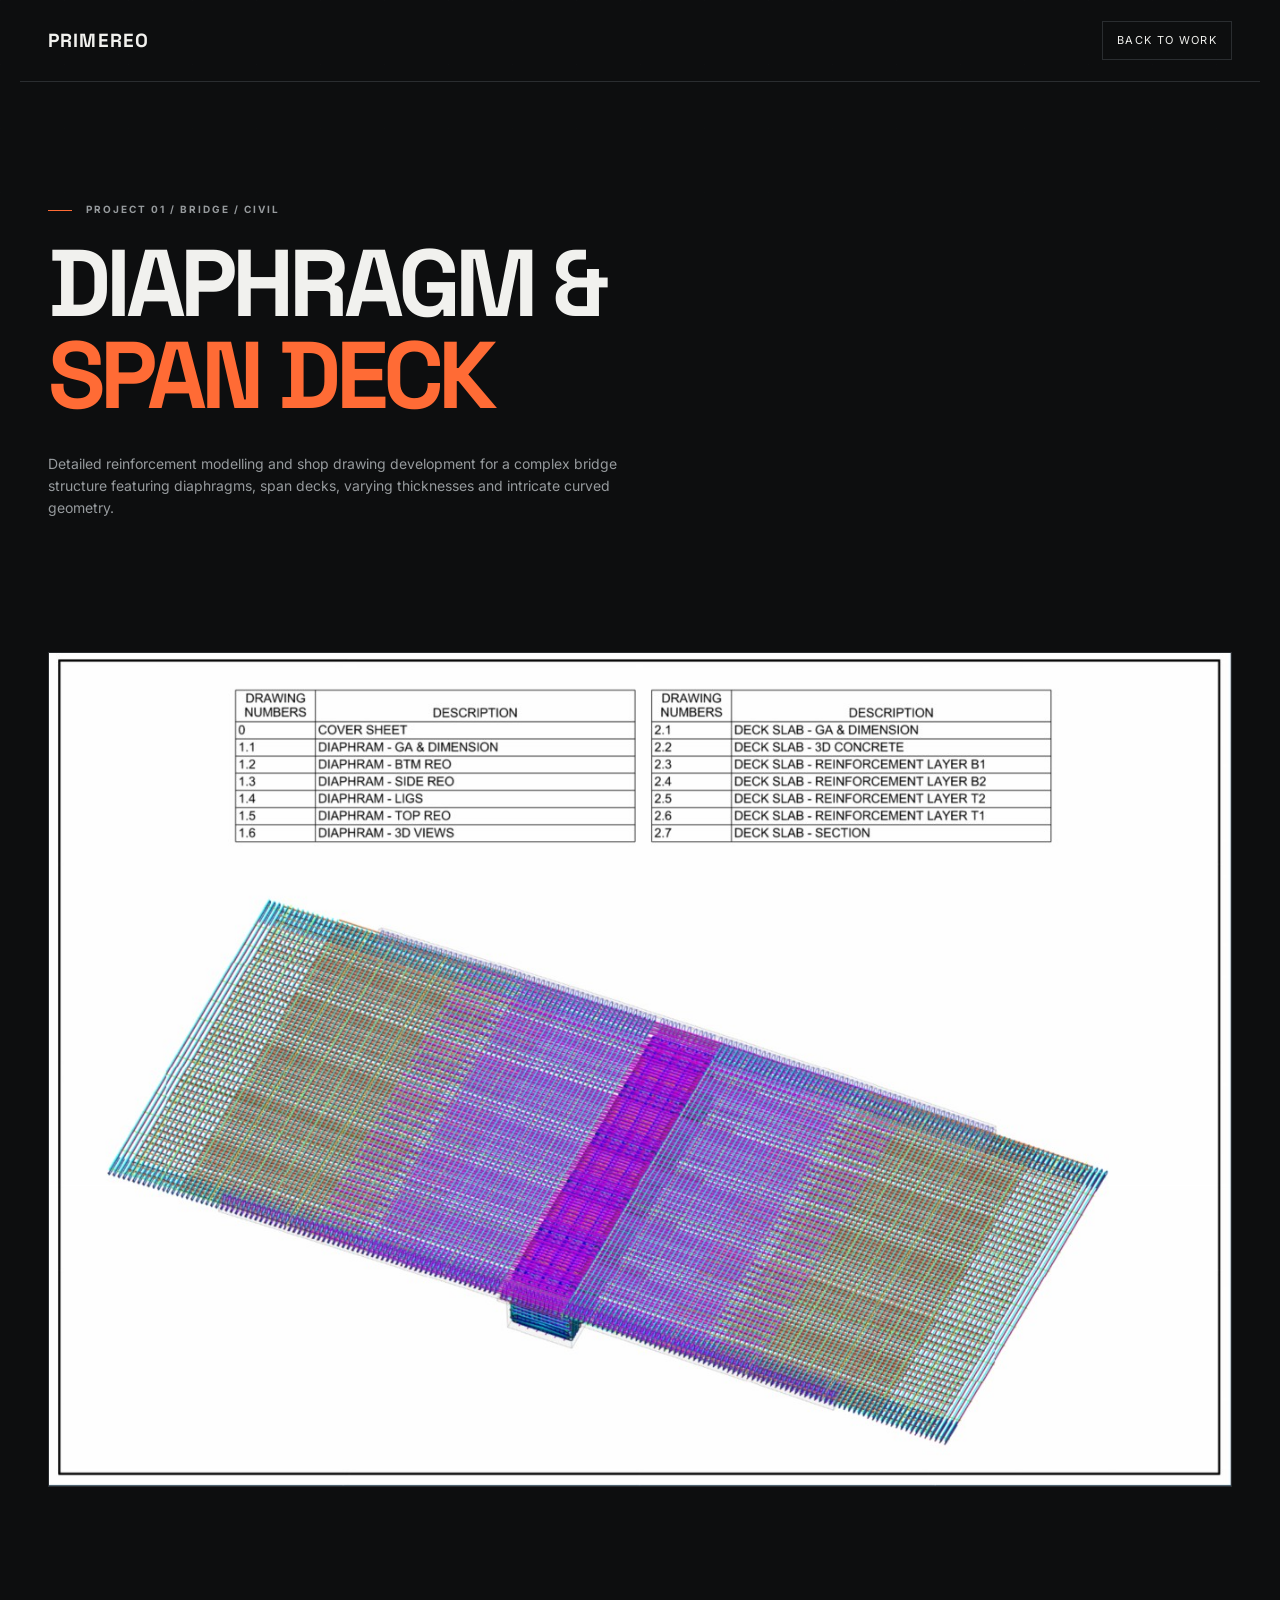
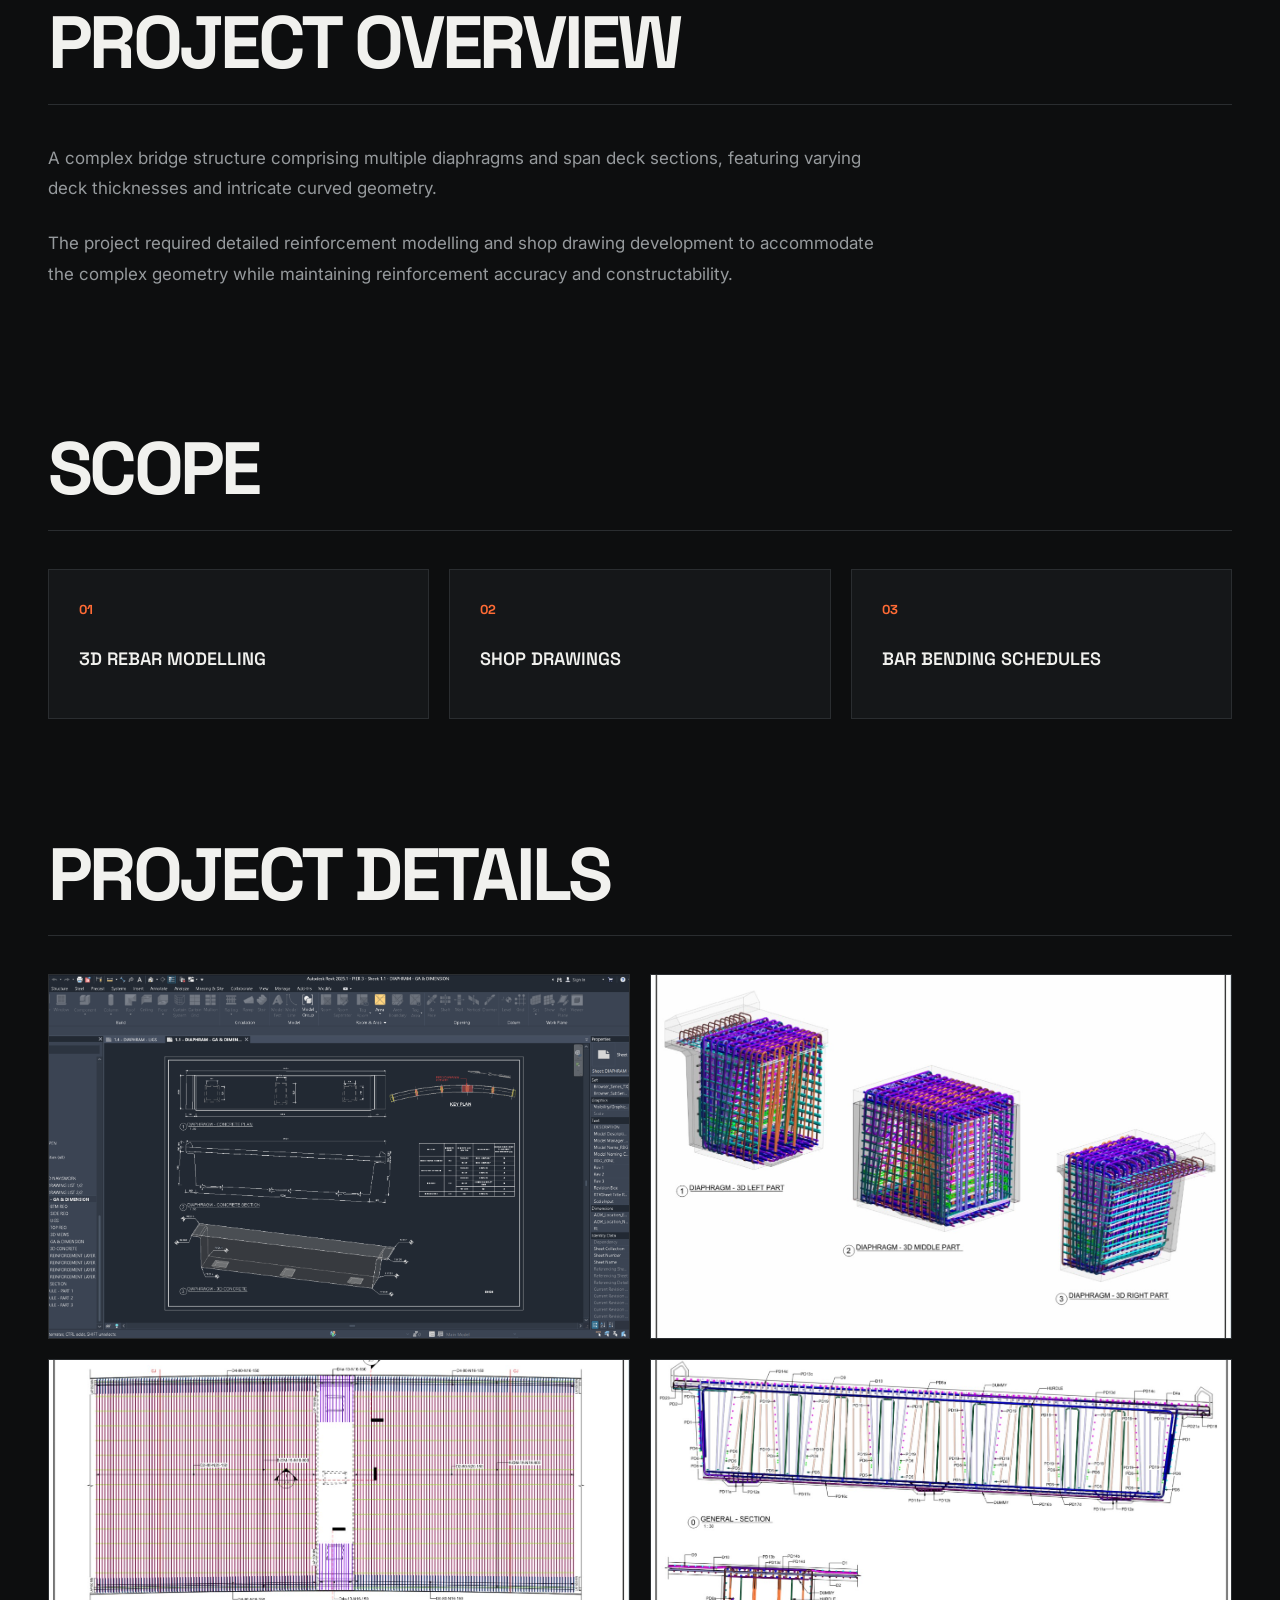
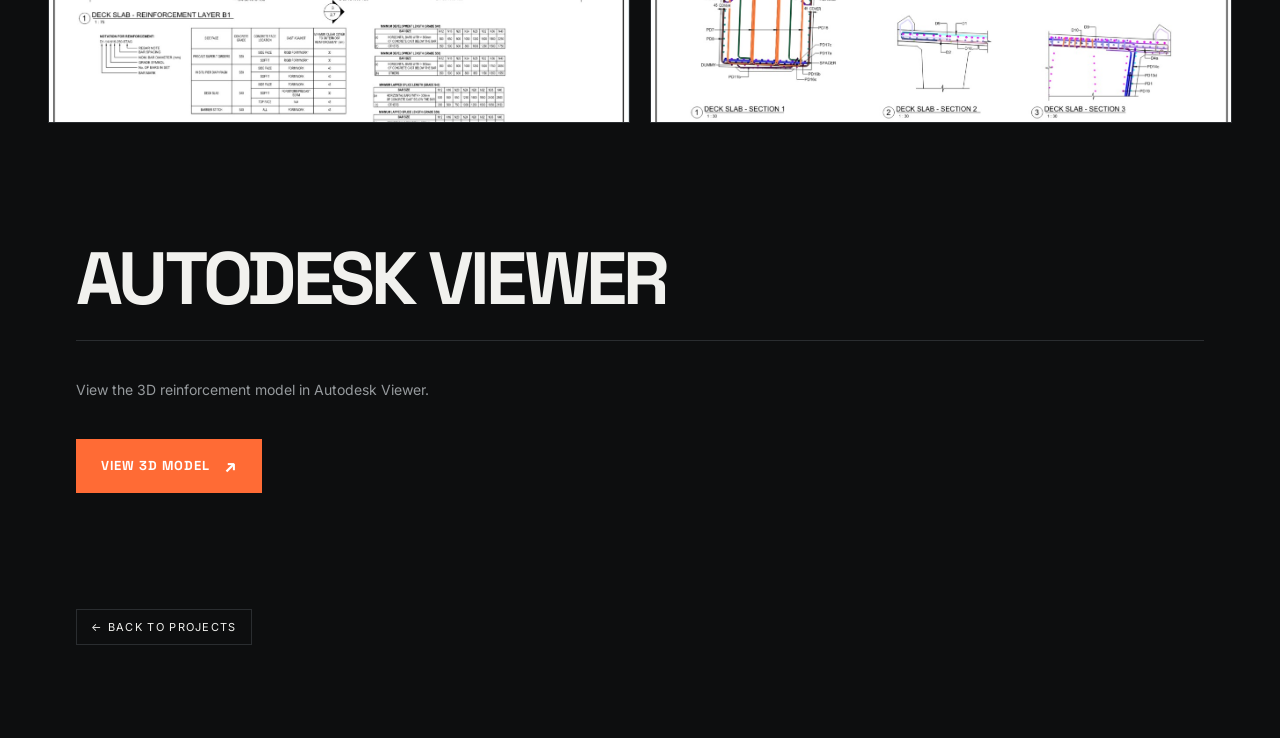
==== projects/project-01.html @ a0e14dbf "Add files via upload" ====
<!DOCTYPE html>
<html lang="en">

<head>
    <meta charset="UTF-8">
    <meta name="viewport" content="width=device-width, initial-scale=1.0">

    <title>PRIMEREO | Diaphragm & Span Deck</title>

    <link rel="preconnect" href="https://fonts.googleapis.com">
    <link rel="preconnect" href="https://fonts.gstatic.com" crossorigin>

    <link href="https://fonts.googleapis.com/css2?family=Inter:wght@400;500;600;700;800&family=Space+Grotesk:wght@500;600;700&display=swap" rel="stylesheet">

    <link rel="stylesheet" href="../assets/style.css">
</head>

<body>

<div class="grid-bg"></div>

<header class="nav">
    <a class="brand" href="../index.html">PRIMEREO</a>
    <a class="nav-cta" href="../index.html#work">Back to work</a>
</header>


<main>

    <!-- PROJECT HEADER -->
    <section class="section">

        <p class="eyebrow">
            <span></span> PROJECT 01 / BRIDGE / CIVIL
        </p>

        <h1>
            DIAPHRAGM &amp;<br>
            <em>SPAN DECK</em>
        </h1>

        <p class="hero-text" style="margin-top:30px;">
            Detailed reinforcement modelling and shop drawing development
            for a complex bridge structure featuring diaphragms, span decks,
            varying thicknesses and intricate curved geometry.
        </p>

    </section>


    <!-- MAIN PROJECT IMAGE -->
    <section class="section">

        <div class="project-hero-image">
            <img
                src="../images/project-01-main.jpg"
                alt="Diaphragm and span deck 3D reinforcement model"
            >
        </div>

    </section>


    <!-- PROJECT OVERVIEW -->
    <section class="section">

        <div class="section-head">
            <h2>PROJECT OVERVIEW</h2>
        </div>

        <div class="project-content">

            <p>
                A complex bridge structure comprising multiple diaphragms and
                span deck sections, featuring varying deck thicknesses and
                intricate curved geometry.
            </p>

            <p>
                The project required detailed reinforcement modelling and
                shop drawing development to accommodate the complex geometry
                while maintaining reinforcement accuracy and constructability.
            </p>

        </div>

    </section>


    <!-- SCOPE -->
    <section class="section">

        <div class="section-head">
            <h2>SCOPE</h2>
        </div>

        <div class="scope-grid">

            <div class="scope-item">
                <span>01</span>
                <h3>3D REBAR MODELLING</h3>
            </div>

            <div class="scope-item">
                <span>02</span>
                <h3>SHOP DRAWINGS</h3>
            </div>

            <div class="scope-item">
                <span>03</span>
                <h3>BAR BENDING SCHEDULES</h3>
            </div>

        </div>

    </section>


    <!-- PROJECT IMAGES -->
    <section class="section">

        <div class="section-head">
            <h2>PROJECT DETAILS</h2>
        </div>

        <div class="project-gallery">

            <div class="gallery-item">
                <img
                    src="../images/project-01-02.png"
                    alt="Diaphragm reinforcement model"
                >
            </div>

            <div class="gallery-item">
                <img
                    src="../images/project-01-03.jpg"
                    alt="Span deck reinforcement model"
                >
            </div>

            <div class="gallery-item">
                <img
                    src="../images/project-01-04.jpg"
                    alt="Reinforcement detailing"
                >
            </div>

            <div class="gallery-item">
                <img
                    src="../images/project-01-05.jpg"
                    alt="Rebar shop drawing"
                >
            </div>

        </div>

<section class="section">

    <div class="section-head">
        <h2>AUTODESK VIEWER</h2>
    </div>

    <p class="hero-text">
        View the 3D reinforcement model in Autodesk Viewer.
    </p>

    <a
        class="autodesk-button"
        href="LINK_AUTODESK_CỦA_BẠN"
        target="_blank"
        rel="noopener"
    >
        VIEW 3D MODEL
        <span>↗</span>
    </a>

</section>


    <!-- BACK -->
    <section class="section" style="padding-bottom:100px;">

        <a class="nav-cta" href="../index.html#work">
            ← BACK TO PROJECTS
        </a>

    </section>

</main>


<!-- PROJECT PAGE STYLES -->
<style>

.project-hero-image {
    width: 100%;
    overflow: hidden;
    background: #151719;
    border: 1px solid var(--line);
}

.project-hero-image img {
    width: 100%;
    display: block;
    object-fit: cover;
}

.project-content {
    max-width: 850px;
}

.project-content p {
    color: var(--muted);
    font-size: 17px;
    line-height: 1.8;
    margin: 0 0 24px;
}

.scope-grid {
    display: grid;
    grid-template-columns: repeat(3, 1fr);
    gap: 20px;
}

.scope-item {
    border: 1px solid var(--line);
    background: var(--panel);
    padding: 30px;
    min-height: 150px;
}

.scope-item span {
    display: block;
    color: var(--accent);
    font-family: "Space Grotesk", sans-serif;
    font-size: 13px;
    font-weight: 700;
    margin-bottom: 30px;
}

.scope-item h3 {
    margin: 0;
    font-family: "Space Grotesk", sans-serif;
    font-size: 18px;
    font-weight: 600;
    color: var(--text);
}

.project-gallery {
    display: grid;
    grid-template-columns: repeat(2, 1fr);
    gap: 20px;
}

.gallery-item {
    overflow: hidden;
    background: var(--panel);
    border: 1px solid var(--line);
}

.gallery-item img {
    width: 100%;
    display: block;
    aspect-ratio: 16 / 10;
    object-fit: cover;
    transition: transform 0.3s ease;
}

.gallery-item:hover img {
    transform: scale(1.02);
}

@media (max-width: 800px) {

    .scope-grid {
        grid-template-columns: 1fr;
    }

    .project-gallery {
        grid-template-columns: 1fr;
    }

}
.autodesk-button {
    display: inline-flex;
    align-items: center;
    gap: 14px;
    margin-top: 25px;
    padding: 16px 24px;

    background: var(--accent);
    color: #ffffff;

    font-family: "Space Grotesk", sans-serif;
    font-size: 13px;
    font-weight: 700;
    letter-spacing: 0.08em;
    text-decoration: none;

    border: 1px solid var(--accent);

    transition: all 0.25s ease;
}

.autodesk-button span {
    font-size: 18px;
    line-height: 1;
    transition: transform 0.25s ease;
}

.autodesk-button:hover {
    background: transparent;
    color: var(--accent);
}

.autodesk-button:hover span {
    transform: translate(3px, -3px);
}
</style>

</body>
</html>
---- assets/style.css ----
:root{--bg:#0d0e0f;--panel:#151719;--panel2:#1a1c1f;--text:#f1f1ee;--muted:#969a9d;--line:#2a2d30;--accent:#ff6b35;--max:1240px}
*{box-sizing:border-box}html{scroll-behavior:smooth}body{margin:0;background:var(--bg);color:var(--text);font-family:Inter,Arial,sans-serif;line-height:1.55}a{color:inherit;text-decoration:none}.grid-bg{position:fixed;inset:0;pointer-events:none;opacity:.28;background-image:linear-gradient(rgba(255,255,255,.025) 1px,transparent 1px),linear-gradient(90deg,rgba(255,255,255,.025) 1px,transparent 1px);background-size:64px 64px;mask-image:linear-gradient(to bottom,black,transparent 75%);z-index:-1}.nav{height:82px;max-width:var(--max);margin:auto;padding:0 28px;display:flex;align-items:center;justify-content:space-between;border-bottom:1px solid var(--line)}.brand{font:700 19px "Space Grotesk";letter-spacing:.06em}.nav nav{display:flex;gap:32px}.nav nav a{font-size:12px;text-transform:uppercase;letter-spacing:.12em;color:#b9bcbe}.nav nav a:hover,.contact-links a:hover{color:var(--accent)}.nav-cta{font-size:11px;text-transform:uppercase;letter-spacing:.12em;border:1px solid var(--line);padding:10px 14px}.nav-cta:hover{border-color:var(--accent)}.hero,.section,.contact{max-width:var(--max);margin:auto;padding-left:28px;padding-right:28px}.hero{min-height:720px;display:grid;grid-template-columns:1.02fr .98fr;align-items:center;gap:50px}.eyebrow{font-size:10px;letter-spacing:.2em;color:var(--muted);font-weight:700;margin:0 0 20px}.eyebrow span{display:inline-block;width:24px;height:1px;background:var(--accent);vertical-align:middle;margin-right:10px}h1,h2,h3{font-family:"Space Grotesk",sans-serif;margin:0;line-height:.98}h1{font-size:clamp(56px,7.4vw,112px);letter-spacing:-.055em}h1 em,h2 em{font-style:normal;color:var(--accent)}.hero-sub{font:600 15px "Space Grotesk";margin:28px 0 12px}.hero-sub b{color:var(--accent);padding:0 7px}.hero-text{max-width:570px;color:var(--muted);font-size:14px}.hero-actions{display:flex;gap:12px;margin-top:34px;flex-wrap:wrap}.btn{padding:14px 18px;font-size:11px;text-transform:uppercase;letter-spacing:.1em;font-weight:700}.btn.primary{background:var(--accent);color:#111}.btn.primary span{margin-left:18px}.btn.secondary{border:1px solid var(--line)}.model-frame{height:500px;border:1px solid var(--line);background:linear-gradient(145deg,#181a1c,#0b0c0d);position:relative;overflow:hidden}.frame-label{position:absolute;left:18px;top:16px;font-size:9px;letter-spacing:.17em;color:var(--muted);z-index:3}.frame-meta{position:absolute;bottom:16px;left:18px;right:18px;display:flex;justify-content:space-between;font-size:9px;letter-spacing:.13em;color:var(--muted);z-index:3}.fake-model{position:absolute;inset:70px 35px 60px;transform:perspective(900px) rotateX(55deg) rotateZ(-28deg);transform-style:preserve-3d}.beam{position:absolute;width:82%;height:82px;border:2px solid #777b7e;background:rgba(70,74,77,.18);left:9%;top:30%;transform:translateZ(-35px)}.beam-b{top:54%;height:55px}.bar{position:absolute;width:100%;height:5px;background:var(--accent);left:0;box-shadow:0 0 12px rgba(255,107,53,.15)}.bar-1{top:21%}.bar-2{top:34%}.bar-3{top:47%}.bar-4{top:60%}.bar-5{top:73%}.lig{position:absolute;width:25px;height:110px;border:2px solid #b8bbbd;top:27%}.lig-1{left:25%}.lig-2{left:50%}.lig-3{left:75%}.node{position:absolute;width:22px;height:22px;border:2px solid var(--accent);left:48%;top:46%;box-shadow:0 0 18px rgba(255,107,53,.5)}.section{padding-top:120px}.section-head{display:flex;justify-content:space-between;align-items:end;border-bottom:1px solid var(--line);padding-bottom:24px;margin-bottom:38px}.section-head h2,.software h2{font-size:clamp(42px,6vw,74px);letter-spacing:-.05em}.section-note{max-width:370px;color:var(--muted);font-size:12px;margin:0}.project-grid{display:grid;grid-template-columns:1fr 1fr;gap:2px}.project-card{background:var(--panel);min-height:490px;display:flex;flex-direction:column;transition:.25s ease}.project-card:hover{background:#1a1d20;transform:translateY(-3px)}.project-card.featured{grid-column:span 2;display:grid;grid-template-columns:1.45fr 1fr;min-height:540px}.project-image{position:relative;min-height:260px;overflow:hidden;border-bottom:1px solid var(--line)}.featured .project-image{min-height:540px;border-bottom:0;border-right:1px solid var(--line)}.placeholder{background-color:#181a1c;background-image:linear-gradient(30deg,transparent 48%,rgba(255,255,255,.05) 49%,rgba(255,255,255,.05) 51%,transparent 52%),linear-gradient(150deg,transparent 48%,rgba(255,107,53,.08) 49%,rgba(255,107,53,.08) 51%,transparent 52%);background-size:70px 70px}.placeholder:after{content:"";position:absolute;inset:15%;border:1px solid rgba(255,255,255,.12);transform:skew(-10deg)}.placeholder span{position:absolute;top:18px;left:20px;font-size:9px;letter-spacing:.18em;color:var(--muted);z-index:2}.placeholder b{position:absolute;right:20px;bottom:17px;font:600 12px "Space Grotesk";letter-spacing:.12em;color:var(--accent);z-index:2}.project-info{padding:28px;display:flex;flex-direction:column;flex:1}.project-info>div{display:flex;gap:14px;align-items:center}.number{font-size:11px;color:var(--accent)}.tag{font-size:9px;letter-spacing:.16em;color:var(--muted)}.project-info h3{font-size:38px;letter-spacing:-.04em;margin:24px 0 10px}.project-info p{font-size:12px;color:var(--muted);margin:0}.project-link{margin-top:auto;padding-top:30px;font-size:10px;text-transform:uppercase;letter-spacing:.14em;color:var(--accent)}.capabilities{background:linear-gradient(180deg,transparent,#111315 20%,#111315 80%,transparent)}.cap-grid{display:grid;grid-template-columns:repeat(4,1fr);border-top:1px solid var(--line)}.cap-grid article{padding:28px 22px 34px;border-right:1px solid var(--line);min-height:250px}.cap-grid article:first-child{border-left:1px solid var(--line)}.cap-grid article>span,.process-list>div>span{font-size:10px;color:var(--accent)}.cap-grid h3{font-size:17px;margin:45px 0 15px}.cap-grid p{font-size:12px;color:var(--muted);margin:0}.process-list{border-top:1px solid var(--line)}.process-list>div{display:grid;grid-template-columns:70px 1fr 1.5fr;align-items:center;min-height:100px;border-bottom:1px solid var(--line)}.process-list h3{font-size:18px}.process-list p{font-size:12px;color:var(--muted);margin:0}.software{display:grid;grid-template-columns:1fr 2fr;gap:50px;align-items:start}.software-list>div{display:flex;justify-content:space-between;padding:22px 0;border-bottom:1px solid var(--line)}.software-list b{font:600 18px "Space Grotesk"}.software-list span{font-size:11px;color:var(--muted)}.contact{margin-top:120px;margin-bottom:80px;padding-top:70px;padding-bottom:70px;border-top:1px solid var(--line);display:grid;grid-template-columns:1fr 1fr;gap:50px}.contact h2{font-size:clamp(58px,7vw,94px);letter-spacing:-.06em}.contact-right{padding-top:15px}.contact-right>p{max-width:450px;color:var(--muted);font-size:14px}.contact-email{display:inline-block;font:600 22px "Space Grotesk";margin:32px 0;border-bottom:1px solid var(--accent);padding-bottom:7px}.contact-links{display:flex;gap:28px;font-size:10px;text-transform:uppercase;letter-spacing:.14em;color:var(--muted)}footer{border-top:1px solid var(--line);max-width:var(--max);margin:auto;padding:25px 28px;display:flex;justify-content:space-between;color:#666a6d;font-size:9px;letter-spacing:.15em}@media(max-width:850px){.nav nav{display:none}.hero{grid-template-columns:1fr;padding-top:70px;min-height:auto}.model-frame{height:380px}.project-card.featured{grid-template-columns:1fr}.featured .project-image{min-height:350px;border-right:0;border-bottom:1px solid var(--line)}.project-grid{grid-template-columns:1fr}.cap-grid{grid-template-columns:1fr 1fr}.process-list>div{grid-template-columns:45px 1fr;gap:10px;padding:20px 0}.process-list p{grid-column:2}.software,.contact{grid-template-columns:1fr}.section{padding-top:85px}.contact{margin-top:80px}.nav{padding:0 18px}.hero,.section,.contact{padding-left:18px;padding-right:18px}}@media(max-width:520px){.cap-grid{grid-template-columns:1fr}.cap-grid article{border-left:1px solid var(--line)}.project-info h3{font-size:30px}footer{padding:20px 18px;display:block}footer span{display:block;margin:5px 0}.hero-actions{flex-direction:column;align-items:flex-start}}
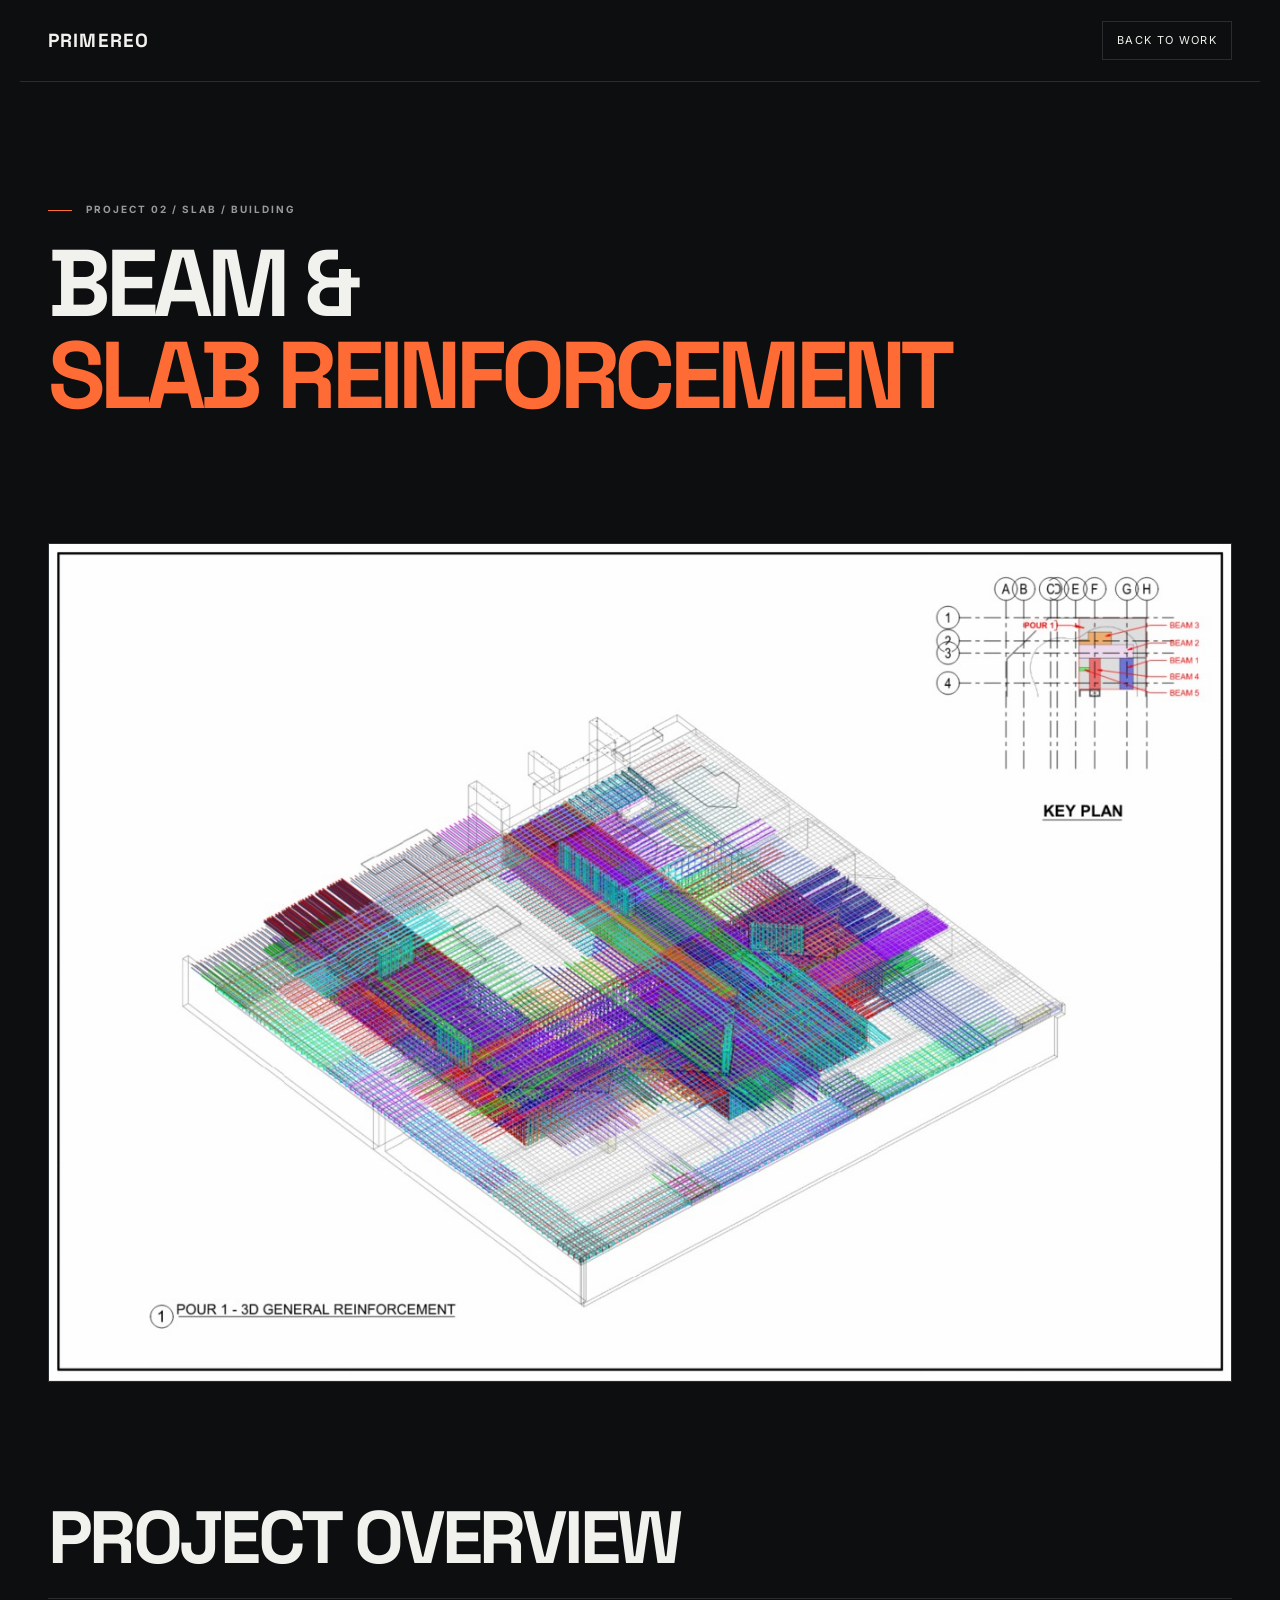
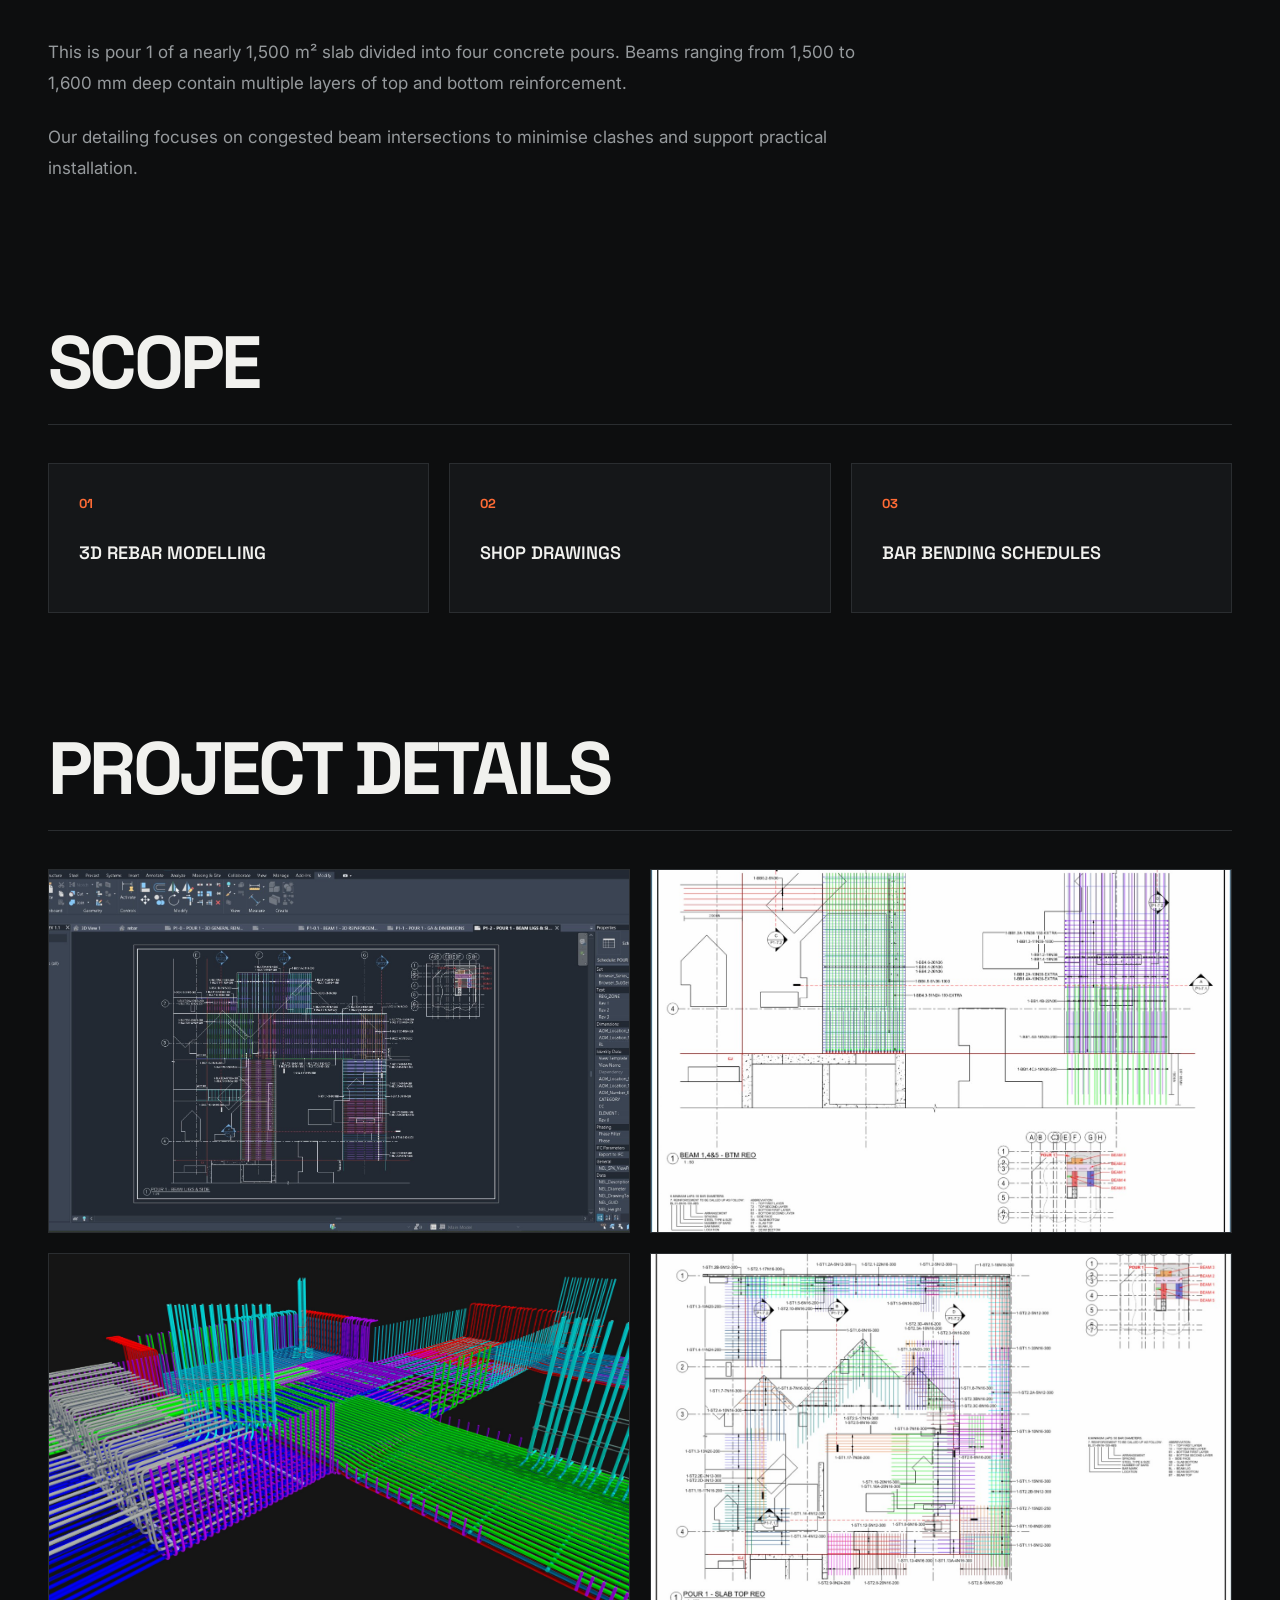
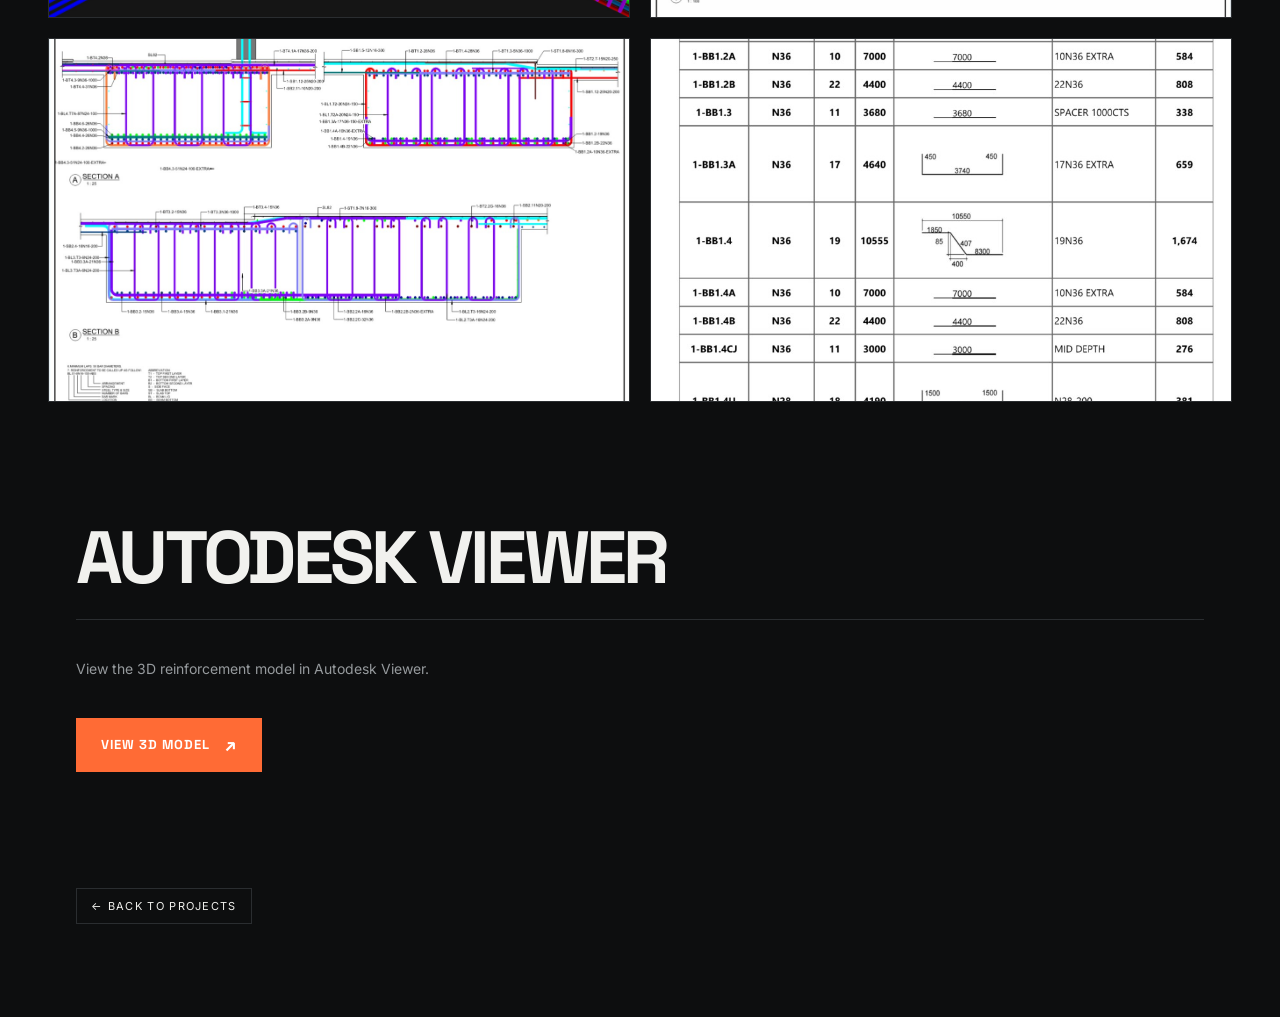
==== commit a968caec: "Add files via upload" ====
--- a/projects/project-01.html
+++ b/projects/project-01.html
@@ -5,7 +5,7 @@
     <meta charset="UTF-8">
     <meta name="viewport" content="width=device-width, initial-scale=1.0">
 
-    <title>PRIMEREO | Diaphragm & Span Deck</title>
+    <title>PRIMEREO | Slab of building</title>
 
     <link rel="preconnect" href="https://fonts.googleapis.com">
     <link rel="preconnect" href="https://fonts.gstatic.com" crossorigin>
@@ -31,19 +31,14 @@
     <section class="section">
 
         <p class="eyebrow">
-            <span></span> PROJECT 01 / BRIDGE / CIVIL
+            <span></span> PROJECT 02 / SLAB / BUILDING
         </p>
 
         <h1>
-            DIAPHRAGM &amp;<br>
-            <em>SPAN DECK</em>
+            BEAM &amp;<br>
+            <em>SLAB REINFORCEMENT</em>
         </h1>
 
-        <p class="hero-text" style="margin-top:30px;">
-            Detailed reinforcement modelling and shop drawing development
-            for a complex bridge structure featuring diaphragms, span decks,
-            varying thicknesses and intricate curved geometry.
-        </p>
 
     </section>
 
@@ -54,7 +49,7 @@
         <div class="project-hero-image">
             <img
                 src="../images/project-01-main.jpg"
-                alt="Diaphragm and span deck 3D reinforcement model"
+                alt="Beam & Slab Reinforcement"
             >
         </div>
 
@@ -71,15 +66,12 @@
         <div class="project-content">
 
             <p>
-                A complex bridge structure comprising multiple diaphragms and
-                span deck sections, featuring varying deck thicknesses and
-                intricate curved geometry.
+                This is pour 1 of a nearly 1,500 m² slab divided into four concrete pours. Beams ranging from 1,500 to 1,600 mm deep contain multiple layers of top and bottom reinforcement. 
+
             </p>
 
             <p>
-                The project required detailed reinforcement modelling and
-                shop drawing development to accommodate the complex geometry
-                while maintaining reinforcement accuracy and constructability.
+        Our detailing focuses on congested beam intersections to minimise clashes and support practical installation.
             </p>
 
         </div>
@@ -127,7 +119,7 @@
 
             <div class="gallery-item">
                 <img
-                    src="../images/project-01-02.png"
+                    src="../images/project-01-02.jpg"
                     alt="Diaphragm reinforcement model"
                 >
             </div>
@@ -153,6 +145,18 @@
                 >
             </div>
 
+            <div class="gallery-item">
+                <img
+                    src="../images/project-01-06.jpg"
+                    alt="Rebar shop drawing"
+                >
+            </div>
+            <div class="gallery-item">
+                <img
+                    src="../images/project-01-07.jpg"
+                    alt="Rebar shop drawing"
+                >
+            </div>
         </div>
 
 <section class="section">
@@ -167,7 +171,7 @@
 
     <a
         class="autodesk-button"
-        href="LINK_AUTODESK_CỦA_BẠN"
+        href="https://autode.sk/4AXAuB9"
         target="_blank"
         rel="noopener"
     >
--- a/assets/style.css
+++ b/assets/style.css
@@ -1,2 +1,936 @@
-:root{--bg:#0d0e0f;--panel:#151719;--panel2:#1a1c1f;--text:#f1f1ee;--muted:#969a9d;--line:#2a2d30;--accent:#ff6b35;--max:1240px}
-*{box-sizing:border-box}html{scroll-behavior:smooth}body{margin:0;background:var(--bg);color:var(--text);font-family:Inter,Arial,sans-serif;line-height:1.55}a{color:inherit;text-decoration:none}.grid-bg{position:fixed;inset:0;pointer-events:none;opacity:.28;background-image:linear-gradient(rgba(255,255,255,.025) 1px,transparent 1px),linear-gradient(90deg,rgba(255,255,255,.025) 1px,transparent 1px);background-size:64px 64px;mask-image:linear-gradient(to bottom,black,transparent 75%);z-index:-1}.nav{height:82px;max-width:var(--max);margin:auto;padding:0 28px;display:flex;align-items:center;justify-content:space-between;border-bottom:1px solid var(--line)}.brand{font:700 19px "Space Grotesk";letter-spacing:.06em}.nav nav{display:flex;gap:32px}.nav nav a{font-size:12px;text-transform:uppercase;letter-spacing:.12em;color:#b9bcbe}.nav nav a:hover,.contact-links a:hover{color:var(--accent)}.nav-cta{font-size:11px;text-transform:uppercase;letter-spacing:.12em;border:1px solid var(--line);padding:10px 14px}.nav-cta:hover{border-color:var(--accent)}.hero,.section,.contact{max-width:var(--max);margin:auto;padding-left:28px;padding-right:28px}.hero{min-height:720px;display:grid;grid-template-columns:1.02fr .98fr;align-items:center;gap:50px}.eyebrow{font-size:10px;letter-spacing:.2em;color:var(--muted);font-weight:700;margin:0 0 20px}.eyebrow span{display:inline-block;width:24px;height:1px;background:var(--accent);vertical-align:middle;margin-right:10px}h1,h2,h3{font-family:"Space Grotesk",sans-serif;margin:0;line-height:.98}h1{font-size:clamp(56px,7.4vw,112px);letter-spacing:-.055em}h1 em,h2 em{font-style:normal;color:var(--accent)}.hero-sub{font:600 15px "Space Grotesk";margin:28px 0 12px}.hero-sub b{color:var(--accent);padding:0 7px}.hero-text{max-width:570px;color:var(--muted);font-size:14px}.hero-actions{display:flex;gap:12px;margin-top:34px;flex-wrap:wrap}.btn{padding:14px 18px;font-size:11px;text-transform:uppercase;letter-spacing:.1em;font-weight:700}.btn.primary{background:var(--accent);color:#111}.btn.primary span{margin-left:18px}.btn.secondary{border:1px solid var(--line)}.model-frame{height:500px;border:1px solid var(--line);background:linear-gradient(145deg,#181a1c,#0b0c0d);position:relative;overflow:hidden}.frame-label{position:absolute;left:18px;top:16px;font-size:9px;letter-spacing:.17em;color:var(--muted);z-index:3}.frame-meta{position:absolute;bottom:16px;left:18px;right:18px;display:flex;justify-content:space-between;font-size:9px;letter-spacing:.13em;color:var(--muted);z-index:3}.fake-model{position:absolute;inset:70px 35px 60px;transform:perspective(900px) rotateX(55deg) rotateZ(-28deg);transform-style:preserve-3d}.beam{position:absolute;width:82%;height:82px;border:2px solid #777b7e;background:rgba(70,74,77,.18);left:9%;top:30%;transform:translateZ(-35px)}.beam-b{top:54%;height:55px}.bar{position:absolute;width:100%;height:5px;background:var(--accent);left:0;box-shadow:0 0 12px rgba(255,107,53,.15)}.bar-1{top:21%}.bar-2{top:34%}.bar-3{top:47%}.bar-4{top:60%}.bar-5{top:73%}.lig{position:absolute;width:25px;height:110px;border:2px solid #b8bbbd;top:27%}.lig-1{left:25%}.lig-2{left:50%}.lig-3{left:75%}.node{position:absolute;width:22px;height:22px;border:2px solid var(--accent);left:48%;top:46%;box-shadow:0 0 18px rgba(255,107,53,.5)}.section{padding-top:120px}.section-head{display:flex;justify-content:space-between;align-items:end;border-bottom:1px solid var(--line);padding-bottom:24px;margin-bottom:38px}.section-head h2,.software h2{font-size:clamp(42px,6vw,74px);letter-spacing:-.05em}.section-note{max-width:370px;color:var(--muted);font-size:12px;margin:0}.project-grid{display:grid;grid-template-columns:1fr 1fr;gap:2px}.project-card{background:var(--panel);min-height:490px;display:flex;flex-direction:column;transition:.25s ease}.project-card:hover{background:#1a1d20;transform:translateY(-3px)}.project-card.featured{grid-column:span 2;display:grid;grid-template-columns:1.45fr 1fr;min-height:540px}.project-image{position:relative;min-height:260px;overflow:hidden;border-bottom:1px solid var(--line)}.featured .project-image{min-height:540px;border-bottom:0;border-right:1px solid var(--line)}.placeholder{background-color:#181a1c;background-image:linear-gradient(30deg,transparent 48%,rgba(255,255,255,.05) 49%,rgba(255,255,255,.05) 51%,transparent 52%),linear-gradient(150deg,transparent 48%,rgba(255,107,53,.08) 49%,rgba(255,107,53,.08) 51%,transparent 52%);background-size:70px 70px}.placeholder:after{content:"";position:absolute;inset:15%;border:1px solid rgba(255,255,255,.12);transform:skew(-10deg)}.placeholder span{position:absolute;top:18px;left:20px;font-size:9px;letter-spacing:.18em;color:var(--muted);z-index:2}.placeholder b{position:absolute;right:20px;bottom:17px;font:600 12px "Space Grotesk";letter-spacing:.12em;color:var(--accent);z-index:2}.project-info{padding:28px;display:flex;flex-direction:column;flex:1}.project-info>div{display:flex;gap:14px;align-items:center}.number{font-size:11px;color:var(--accent)}.tag{font-size:9px;letter-spacing:.16em;color:var(--muted)}.project-info h3{font-size:38px;letter-spacing:-.04em;margin:24px 0 10px}.project-info p{font-size:12px;color:var(--muted);margin:0}.project-link{margin-top:auto;padding-top:30px;font-size:10px;text-transform:uppercase;letter-spacing:.14em;color:var(--accent)}.capabilities{background:linear-gradient(180deg,transparent,#111315 20%,#111315 80%,transparent)}.cap-grid{display:grid;grid-template-columns:repeat(4,1fr);border-top:1px solid var(--line)}.cap-grid article{padding:28px 22px 34px;border-right:1px solid var(--line);min-height:250px}.cap-grid article:first-child{border-left:1px solid var(--line)}.cap-grid article>span,.process-list>div>span{font-size:10px;color:var(--accent)}.cap-grid h3{font-size:17px;margin:45px 0 15px}.cap-grid p{font-size:12px;color:var(--muted);margin:0}.process-list{border-top:1px solid var(--line)}.process-list>div{display:grid;grid-template-columns:70px 1fr 1.5fr;align-items:center;min-height:100px;border-bottom:1px solid var(--line)}.process-list h3{font-size:18px}.process-list p{font-size:12px;color:var(--muted);margin:0}.software{display:grid;grid-template-columns:1fr 2fr;gap:50px;align-items:start}.software-list>div{display:flex;justify-content:space-between;padding:22px 0;border-bottom:1px solid var(--line)}.software-list b{font:600 18px "Space Grotesk"}.software-list span{font-size:11px;color:var(--muted)}.contact{margin-top:120px;margin-bottom:80px;padding-top:70px;padding-bottom:70px;border-top:1px solid var(--line);display:grid;grid-template-columns:1fr 1fr;gap:50px}.contact h2{font-size:clamp(58px,7vw,94px);letter-spacing:-.06em}.contact-right{padding-top:15px}.contact-right>p{max-width:450px;color:var(--muted);font-size:14px}.contact-email{display:inline-block;font:600 22px "Space Grotesk";margin:32px 0;border-bottom:1px solid var(--accent);padding-bottom:7px}.contact-links{display:flex;gap:28px;font-size:10px;text-transform:uppercase;letter-spacing:.14em;color:var(--muted)}footer{border-top:1px solid var(--line);max-width:var(--max);margin:auto;padding:25px 28px;display:flex;justify-content:space-between;color:#666a6d;font-size:9px;letter-spacing:.15em}@media(max-width:850px){.nav nav{display:none}.hero{grid-template-columns:1fr;padding-top:70px;min-height:auto}.model-frame{height:380px}.project-card.featured{grid-template-columns:1fr}.featured .project-image{min-height:350px;border-right:0;border-bottom:1px solid var(--line)}.project-grid{grid-template-columns:1fr}.cap-grid{grid-template-columns:1fr 1fr}.process-list>div{grid-template-columns:45px 1fr;gap:10px;padding:20px 0}.process-list p{grid-column:2}.software,.contact{grid-template-columns:1fr}.section{padding-top:85px}.contact{margin-top:80px}.nav{padding:0 18px}.hero,.section,.contact{padding-left:18px;padding-right:18px}}@media(max-width:520px){.cap-grid{grid-template-columns:1fr}.cap-grid article{border-left:1px solid var(--line)}.project-info h3{font-size:30px}footer{padding:20px 18px;display:block}footer span{display:block;margin:5px 0}.hero-actions{flex-direction:column;align-items:flex-start}}
+/* ========================================
+   MÀU SẮC VÀ THÔNG SỐ CHUNG
+======================================== */
+
+:root {
+    --bg: #0d0e0f;
+    --panel: #151719;
+    --panel2: #1a1c1f;
+    --text: #f1f1ee;
+    --muted: #969a9d;
+    --line: #2a2d30;
+    --accent: #ff6b35;
+    --max: 1240px;
+}
+
+
+/* ========================================
+   THIẾT LẬP CƠ BẢN
+======================================== */
+
+* {
+    box-sizing: border-box;
+}
+
+html {
+    scroll-behavior: smooth;
+}
+
+body {
+    margin: 0;
+    background: var(--bg);
+    color: var(--text);
+    font-family: Inter, Arial, sans-serif;
+    line-height: 1.55;
+}
+
+a {
+    color: inherit;
+    text-decoration: none;
+}
+
+.grid-bg {
+    position: fixed;
+    inset: 0;
+    pointer-events: none;
+    opacity: 0.28;
+
+    background-image:
+        linear-gradient(
+            rgba(255, 255, 255, 0.025) 1px,
+            transparent 1px
+        ),
+        linear-gradient(
+            90deg,
+            rgba(255, 255, 255, 0.025) 1px,
+            transparent 1px
+        );
+
+    background-size: 64px 64px;
+
+    mask-image: linear-gradient(
+        to bottom,
+        black,
+        transparent 75%
+    );
+
+    z-index: -1;
+}
+
+
+/* ========================================
+   THANH ĐIỀU HƯỚNG
+======================================== */
+
+.nav {
+    height: 82px;
+    max-width: var(--max);
+    margin: auto;
+    padding: 0 28px;
+
+    display: flex;
+    align-items: center;
+    justify-content: space-between;
+
+    border-bottom: 1px solid var(--line);
+}
+
+.brand {
+    font: 700 19px "Space Grotesk";
+    letter-spacing: 0.06em;
+}
+
+.nav nav {
+    display: flex;
+    gap: 32px;
+}
+
+.nav nav a {
+    font-size: 12px;
+    text-transform: uppercase;
+    letter-spacing: 0.12em;
+    color: #b9bcbe;
+}
+
+.nav nav a:hover,
+.contact-links a:hover {
+    color: var(--accent);
+}
+
+.nav-cta {
+    font-size: 11px;
+    text-transform: uppercase;
+    letter-spacing: 0.12em;
+
+    border: 1px solid var(--line);
+    padding: 10px 14px;
+}
+
+.nav-cta:hover {
+    border-color: var(--accent);
+}
+
+
+/* ========================================
+   KHUNG NỘI DUNG VÀ TIÊU ĐỀ
+======================================== */
+
+.hero,
+.section,
+.contact {
+    max-width: var(--max);
+    margin: auto;
+    padding-left: 28px;
+    padding-right: 28px;
+}
+
+h1,
+h2,
+h3 {
+    font-family: "Space Grotesk", sans-serif;
+    margin: 0;
+    line-height: 0.98;
+}
+
+h1 {
+    font-size: clamp(56px, 7.4vw, 112px);
+    letter-spacing: -0.055em;
+}
+
+h1 em,
+h2 em {
+    font-style: normal;
+    color: var(--accent);
+}
+
+.eyebrow {
+    font-size: 10px;
+    letter-spacing: 0.2em;
+    color: var(--muted);
+    font-weight: 700;
+    margin: 0 0 20px;
+}
+
+.eyebrow span {
+    display: inline-block;
+    width: 24px;
+    height: 1px;
+
+    background: var(--accent);
+    vertical-align: middle;
+    margin-right: 10px;
+}
+
+
+/* ========================================
+   HERO — PHẦN ĐẦU TRANG
+======================================== */
+
+.hero {
+    min-height: 720px;
+
+    display: grid;
+    grid-template-columns: 1.02fr 0.98fr;
+    align-items: center;
+
+    gap: 50px;
+}
+
+.hero-sub {
+    font: 600 15px "Space Grotesk";
+    margin: 28px 0 12px;
+}
+
+.hero-sub b {
+    color: var(--accent);
+    padding: 0 7px;
+}
+
+.hero-text {
+    max-width: 570px;
+    color: var(--muted);
+    font-size: 14px;
+}
+
+.hero-actions {
+    display: flex;
+    gap: 12px;
+    margin-top: 34px;
+    flex-wrap: wrap;
+}
+
+
+/* ========================================
+   NÚT BẤM
+======================================== */
+
+.btn {
+    padding: 14px 18px;
+    font-size: 11px;
+    text-transform: uppercase;
+    letter-spacing: 0.1em;
+    font-weight: 700;
+}
+
+.btn.primary {
+    background: var(--accent);
+    color: #111;
+}
+
+.btn.primary span {
+    margin-left: 18px;
+}
+
+.btn.secondary {
+    border: 1px solid var(--line);
+}
+
+
+/* ========================================
+   KHUNG MODEL
+======================================== */
+
+.model-frame {
+    height: 500px;
+    border: 1px solid var(--line);
+
+    background: linear-gradient(
+        145deg,
+        #181a1c,
+        #0b0c0d
+    );
+
+    position: relative;
+    overflow: hidden;
+}
+
+.frame-label {
+    position: absolute;
+    left: 18px;
+    top: 16px;
+
+    font-size: 9px;
+    letter-spacing: 0.17em;
+    color: var(--muted);
+
+    z-index: 3;
+}
+
+.frame-meta {
+    position: absolute;
+    bottom: 16px;
+    left: 18px;
+    right: 18px;
+
+    display: flex;
+    justify-content: space-between;
+
+    font-size: 9px;
+    letter-spacing: 0.13em;
+    color: var(--muted);
+
+    z-index: 3;
+}
+
+
+/* ========================================
+   MODEL MINH HOẠ BẰNG CSS
+======================================== */
+
+.fake-model {
+    position: absolute;
+    inset: 70px 35px 60px;
+
+    transform:
+        perspective(900px)
+        rotateX(55deg)
+        rotateZ(-28deg);
+
+    transform-style: preserve-3d;
+}
+
+.beam {
+    position: absolute;
+    width: 82%;
+    height: 82px;
+
+    border: 2px solid #777b7e;
+    background: rgba(70, 74, 77, 0.18);
+
+    left: 9%;
+    top: 30%;
+
+    transform: translateZ(-35px);
+}
+
+.beam-b {
+    top: 54%;
+    height: 55px;
+}
+
+.bar {
+    position: absolute;
+    width: 100%;
+    height: 5px;
+
+    background: var(--accent);
+    left: 0;
+
+    box-shadow: 0 0 12px rgba(255, 107, 53, 0.15);
+}
+
+.bar-1 {
+    top: 21%;
+}
+
+.bar-2 {
+    top: 34%;
+}
+
+.bar-3 {
+    top: 47%;
+}
+
+.bar-4 {
+    top: 60%;
+}
+
+.bar-5 {
+    top: 73%;
+}
+
+.lig {
+    position: absolute;
+    width: 25px;
+    height: 110px;
+
+    border: 2px solid #b8bbbd;
+    top: 27%;
+}
+
+.lig-1 {
+    left: 25%;
+}
+
+.lig-2 {
+    left: 50%;
+}
+
+.lig-3 {
+    left: 75%;
+}
+
+.node {
+    position: absolute;
+    width: 22px;
+    height: 22px;
+
+    border: 2px solid var(--accent);
+
+    left: 48%;
+    top: 46%;
+
+    box-shadow: 0 0 18px rgba(255, 107, 53, 0.5);
+}
+
+
+/* ========================================
+   CÁC SECTION
+======================================== */
+
+.section {
+    padding-top: 120px;
+}
+
+.section-head {
+    display: flex;
+    justify-content: space-between;
+    align-items: end;
+
+    border-bottom: 1px solid var(--line);
+
+    padding-bottom: 24px;
+    margin-bottom: 38px;
+}
+
+.section-head h2,
+.software h2 {
+    font-size: clamp(42px, 6vw, 74px);
+    letter-spacing: -0.05em;
+}
+
+.section-note {
+    max-width: 370px;
+    color: var(--muted);
+    font-size: 12px;
+    margin: 0;
+}
+
+
+/* ========================================
+   DỰ ÁN
+======================================== */
+
+.project-grid {
+    display: grid;
+    grid-template-columns: 1fr 1fr;
+    gap: 2px;
+}
+
+.project-card {
+    background: var(--panel);
+    min-height: 490px;
+
+    display: flex;
+    flex-direction: column;
+
+    transition: 0.25s ease;
+}
+
+.project-card:hover {
+    background: #1a1d20;
+    transform: translateY(-3px);
+}
+
+.project-card.featured {
+    grid-column: span 2;
+
+    display: grid;
+    grid-template-columns: 1.45fr 1fr;
+
+    min-height: 540px;
+}
+
+.project-image {
+    position: relative;
+    min-height: 260px;
+    overflow: hidden;
+
+    border-bottom: 1px solid var(--line);
+}
+
+.featured .project-image {
+    min-height: 540px;
+    border-bottom: 0;
+    border-right: 1px solid var(--line);
+}
+
+
+/* ========================================
+   HÌNH GIỮ CHỖ CHO DỰ ÁN
+======================================== */
+
+.placeholder {
+    background-color: #181a1c;
+
+    background-image:
+        linear-gradient(
+            30deg,
+            transparent 48%,
+            rgba(255, 255, 255, 0.05) 49%,
+            rgba(255, 255, 255, 0.05) 51%,
+            transparent 52%
+        ),
+        linear-gradient(
+            150deg,
+            transparent 48%,
+            rgba(255, 107, 53, 0.08) 49%,
+            rgba(255, 107, 53, 0.08) 51%,
+            transparent 52%
+        );
+
+    background-size: 70px 70px;
+}
+
+.placeholder:after {
+    content: "";
+
+    position: absolute;
+    inset: 15%;
+
+    border: 1px solid rgba(255, 255, 255, 0.12);
+
+    transform: skew(-10deg);
+}
+
+.placeholder span {
+    position: absolute;
+    top: 18px;
+    left: 20px;
+
+    font-size: 9px;
+    letter-spacing: 0.18em;
+    color: var(--muted);
+
+    z-index: 2;
+}
+
+.placeholder b {
+    position: absolute;
+    right: 20px;
+    bottom: 17px;
+
+    font: 600 12px "Space Grotesk";
+    letter-spacing: 0.12em;
+    color: var(--accent);
+
+    z-index: 2;
+}
+
+
+/* ========================================
+   THÔNG TIN DỰ ÁN
+======================================== */
+
+.project-info {
+    padding: 28px;
+
+    display: flex;
+    flex-direction: column;
+
+    flex: 1;
+}
+
+.project-info > div {
+    display: flex;
+    gap: 14px;
+    align-items: center;
+}
+
+.number {
+    font-size: 11px;
+    color: var(--accent);
+}
+
+.tag {
+    font-size: 9px;
+    letter-spacing: 0.16em;
+    color: var(--muted);
+}
+
+.project-info h3 {
+    font-size: 38px;
+    letter-spacing: -0.04em;
+    margin: 24px 0 10px;
+}
+
+.project-info p {
+    font-size: 12px;
+    color: var(--muted);
+    margin: 0;
+}
+
+.project-link {
+    margin-top: auto;
+    padding-top: 30px;
+
+    font-size: 10px;
+    text-transform: uppercase;
+    letter-spacing: 0.14em;
+    color: var(--accent);
+}
+
+
+/* ========================================
+   CAPABILITIES — NĂNG LỰC
+======================================== */
+
+.capabilities {
+    background: linear-gradient(
+        180deg,
+        transparent,
+        #111315 20%,
+        #111315 80%,
+        transparent
+    );
+}
+
+.cap-grid {
+    display: grid;
+    grid-template-columns: repeat(4, 1fr);
+
+    border-top: 1px solid var(--line);
+}
+
+.cap-grid article {
+    padding: 28px 22px 34px;
+    border-right: 1px solid var(--line);
+    min-height: 250px;
+}
+
+.cap-grid article:first-child {
+    border-left: 1px solid var(--line);
+}
+
+.cap-grid article > span,
+.process-list > div > span {
+    font-size: 10px;
+    color: var(--accent);
+}
+
+.cap-grid h3 {
+    font-size: 17px;
+    margin: 45px 0 15px;
+}
+
+.cap-grid p {
+    font-size: 12px;
+    color: var(--muted);
+    margin: 0;
+}
+
+
+/* ========================================
+   PROCESS — QUY TRÌNH
+======================================== */
+
+.process-list {
+    border-top: 1px solid var(--line);
+}
+
+.process-list > div {
+    display: grid;
+    grid-template-columns: 70px 1fr 1.5fr;
+    align-items: center;
+
+    min-height: 100px;
+    border-bottom: 1px solid var(--line);
+}
+
+.process-list h3 {
+    font-size: 18px;
+}
+
+.process-list p {
+    font-size: 12px;
+    color: var(--muted);
+    margin: 0;
+}
+
+
+/* ========================================
+   SOFTWARE — PHẦN MỀM
+======================================== */
+
+.software {
+    display: grid;
+    grid-template-columns: 1fr 2fr;
+    gap: 50px;
+    align-items: start;
+}
+
+.software-list > div {
+    display: flex;
+    justify-content: space-between;
+
+    padding: 22px 0;
+    border-bottom: 1px solid var(--line);
+}
+
+.software-list b {
+    font: 600 18px "Space Grotesk";
+}
+
+.software-list span {
+    font-size: 11px;
+    color: var(--muted);
+}
+
+
+/* ========================================
+   CONTACT — LIÊN HỆ
+======================================== */
+
+.contact {
+    margin-top: 120px;
+    margin-bottom: 80px;
+
+    padding-top: 70px;
+    padding-bottom: 70px;
+
+    border-top: 1px solid var(--line);
+
+    display: grid;
+    grid-template-columns: 1fr 1fr;
+    gap: 50px;
+}
+
+.contact h2 {
+    font-size: clamp(58px, 7vw, 94px);
+    letter-spacing: -0.06em;
+}
+
+.contact-right {
+    padding-top: 15px;
+}
+
+.contact-right > p {
+    max-width: 450px;
+    color: var(--muted);
+    font-size: 14px;
+}
+
+.contact-email {
+    display: inline-block;
+
+    font: 600 22px "Space Grotesk";
+    margin: 32px 0;
+
+    border-bottom: 1px solid var(--accent);
+    padding-bottom: 7px;
+}
+
+.contact-links {
+    display: flex;
+    gap: 28px;
+
+    font-size: 10px;
+    text-transform: uppercase;
+    letter-spacing: 0.14em;
+    color: var(--muted);
+}
+
+
+/* ========================================
+   FOOTER — CHÂN TRANG
+======================================== */
+
+footer {
+    border-top: 1px solid var(--line);
+
+    max-width: var(--max);
+    margin: auto;
+    padding: 25px 28px;
+
+    display: flex;
+    justify-content: space-between;
+
+    color: #666a6d;
+    font-size: 9px;
+    letter-spacing: 0.15em;
+}
+
+
+/* ========================================
+   RESPONSIVE — MÀN HÌNH ≤ 850 PX
+======================================== */
+
+@media (max-width: 850px) {
+    .nav nav {
+        display: none;
+    }
+
+    .hero {
+        grid-template-columns: 1fr;
+        padding-top: 70px;
+        min-height: auto;
+    }
+
+    .model-frame {
+        height: 380px;
+    }
+
+    .project-card.featured {
+        grid-template-columns: 1fr;
+    }
+
+    .featured .project-image {
+        min-height: 350px;
+        border-right: 0;
+        border-bottom: 1px solid var(--line);
+    }
+
+    .project-grid {
+        grid-template-columns: 1fr;
+    }
+
+    .cap-grid {
+        grid-template-columns: 1fr 1fr;
+    }
+
+    .process-list > div {
+        grid-template-columns: 45px 1fr;
+        gap: 10px;
+        padding: 20px 0;
+    }
+
+    .process-list p {
+        grid-column: 2;
+    }
+
+    .software,
+    .contact {
+        grid-template-columns: 1fr;
+    }
+
+    .section {
+        padding-top: 85px;
+    }
+
+    .contact {
+        margin-top: 80px;
+    }
+
+    .nav {
+        padding: 0 18px;
+    }
+
+    .hero,
+    .section,
+    .contact {
+        padding-left: 18px;
+        padding-right: 18px;
+    }
+}
+
+
+/* ========================================
+   RESPONSIVE — MÀN HÌNH ≤ 520 PX
+======================================== */
+
+@media (max-width: 520px) {
+    .cap-grid {
+        grid-template-columns: 1fr;
+    }
+
+    .cap-grid article {
+        border-left: 1px solid var(--line);
+    }
+
+    .project-info h3 {
+        font-size: 30px;
+    }
+
+    footer {
+        padding: 20px 18px;
+        display: block;
+    }
+
+    footer span {
+        display: block;
+        margin: 5px 0;
+    }
+
+    .hero-actions {
+        flex-direction: column;
+        align-items: flex-start;
+    }
+}
+/* ========================================
+   ẢNH VÀ BỐ CỤC RESPONSIVE
+======================================== */
+
+/* Cho phép các ô nội dung co theo màn hình */
+.hero-copy,
+.hero-visual,
+.project-card,
+.project-image {
+    min-width: 0;
+}
+
+/* Khung hero rộng thêm 50%, cao 500px */
+.hero-visual .model-frame {
+    width: 150% !important;
+    max-width: none !important;
+    height: 500px !important;
+
+    position: relative;
+    overflow: hidden;
+}
+
+/* Ảnh hero phủ kín khung */
+.hero-visual .hero-image {
+    display: block;
+    width: 100% !important;
+    height: 100% !important;
+
+    object-fit: cover !important;
+    object-position: left center !important;
+}
+
+/* Giữ thiết lập ảnh của các project */
+.project-image img {
+    display: block;
+    width: 100%;
+    height: auto;
+}
+
+/* Thông tin nằm bên dưới ảnh hero */
+.hero-visual .frame-meta {
+    position: static;
+    padding: 12px 0;
+    gap: 8px;
+    flex-wrap: wrap;
+}
+
+/* ========================================
+   MÀN HÌNH ≤ 850 PX
+======================================== */
+
+@media (max-width: 850px) {
+    .hero,
+    .project-grid {
+        grid-template-columns: minmax(0, 1fr);
+    }
+
+    /* Giữ khung hero vừa màn hình điện thoại */
+    .hero-visual .model-frame {
+        width: 100% !important;
+        max-width: 100% !important;
+        height: 380px !important;
+    }
+
+    .project-card.featured {
+        grid-column: 1 / -1;
+    }
+}2:36 PM 10/10/2026
